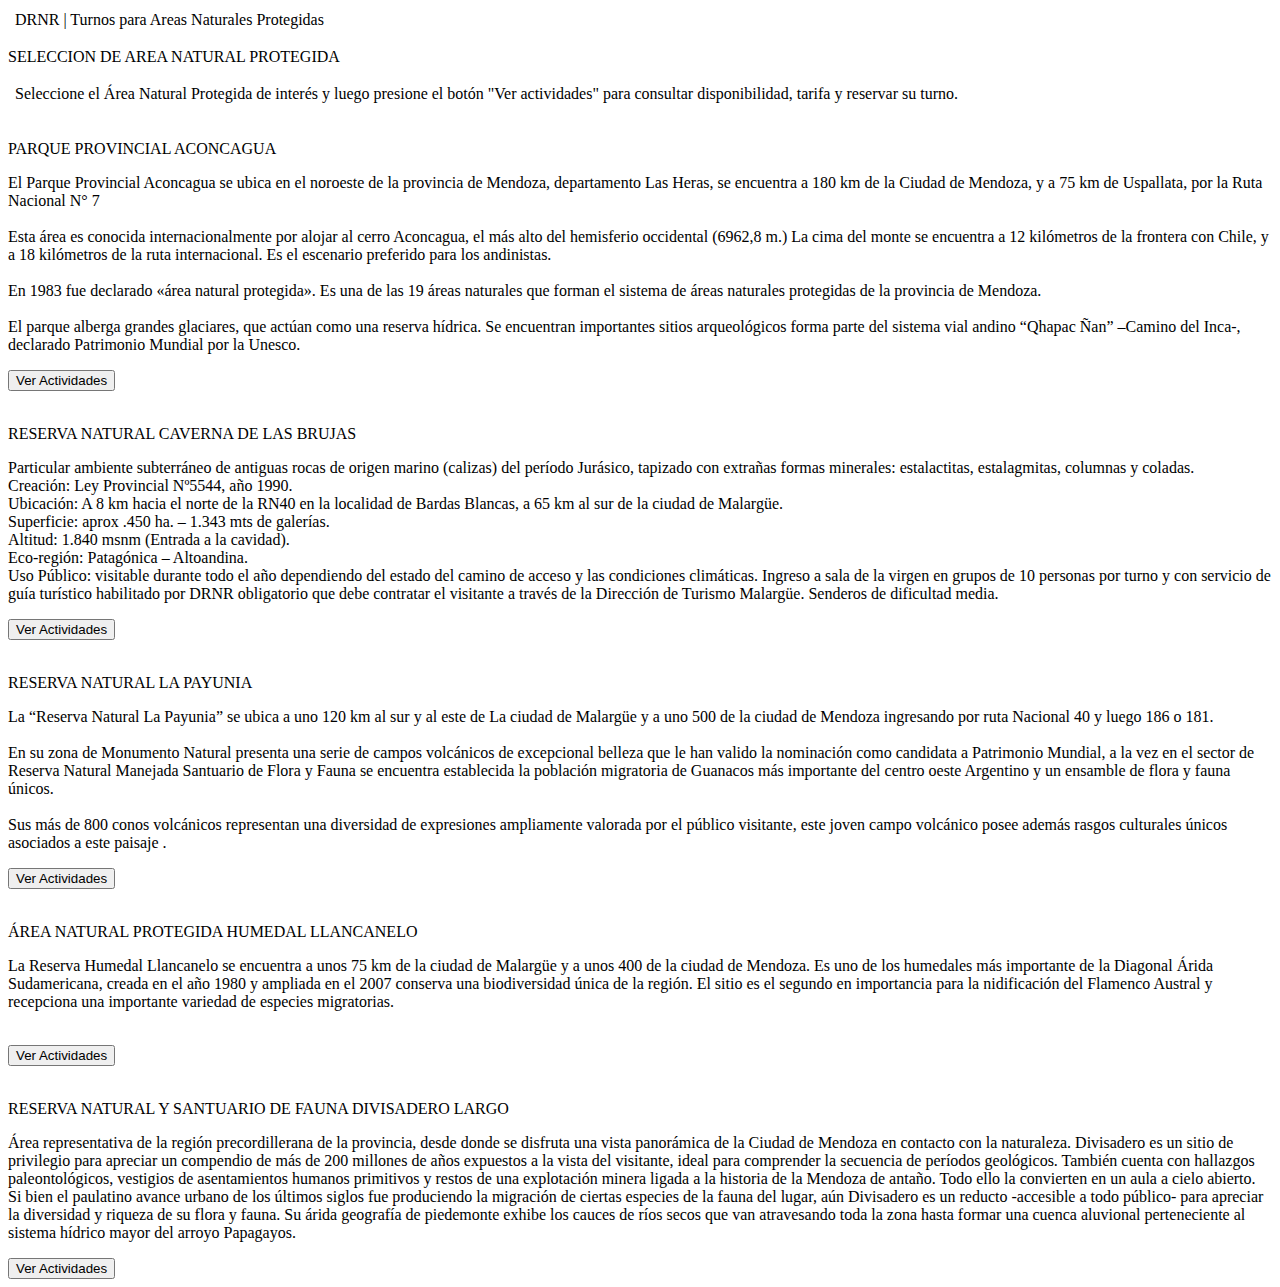
==== docs/index.html @ 99dd158c "Create index.html" ====
<!doctype html>
<html lang="en">

  <head>
    <meta charset="utf-8">
    <meta name="description" content="Solicitud Turno - Selección ANP">
    <meta name="viewport" content="width=device-width, initial-scale=1">
    <title>Solicitud Turno - Selección ANP</title>
    <link rel="stylesheet" href="style.css" >
    <link href="https://cdn.jsdelivr.net/npm/bootstrap@5.2.0-beta1/dist/css/bootstrap.min.css" rel="stylesheet" 
    
    integrity="sha384-0evHe/X+R7YkIZDRvuzKMRqM+OrBnVFBL6DOitfPri4tjfHxaWutUpFmBp4vmVor" crossorigin="anonymous">
    <script src="https://cdn.jsdelivr.net/npm/bootstrap@5.2.0-beta1/dist/js/bootstrap.bundle.min.js" integrity="sha384-pprn3073KE6tl6bjs2QrFaJGz5/SUsLqktiwsUTF55Jfv3qYSDhgCecCxMW52nD2" crossorigin="anonymous"></script>
    <script src="https://cdn.jsdelivr.net/npm/@popperjs/core@2.11.5/dist/umd/popper.min.js" integrity="sha384-Xe+8cL9oJa6tN/veChSP7q+mnSPaj5Bcu9mPX5F5xIGE0DVittaqT5lorf0EI7Vk" crossorigin="anonymous"></script>
    <script src="https://cdn.jsdelivr.net/npm/bootstrap@5.2.0-beta1/dist/js/bootstrap.min.js" integrity="sha384-kjU+l4N0Yf4ZOJErLsIcvOU2qSb74wXpOhqTvwVx3OElZRweTnQ6d31fXEoRD1Jy" crossorigin="anonymous"></script>
    <script src="script.js"></script>
  </head>

  <body>
    <div class="main-container">
      <div class="header-container">
        <div class="col-xs-12">
          <div class="header  container-fluid">
            <div class="row ">
              <div class="col-xs-12">
                <table class="gx-tab-spacing-fix-2">
                  <tbody>
                    <tr>
                      <td class="gx-tab-padding-fix-1 ">
                        <img src="Imagenes/LogoMza.png" id="IMAGE1_MPAGE" alt="" class="Image" data-gx-image="" data-gx-tpl-applied-image="">
                      </td>
                      <td class="gx-tab-padding-fix-1">
                        <div class="Table">
                          <div class="row">
                            <div class="col-xs-12" data-valign="middle">                          
                              <span class="title-header">DRNR | Turnos para Areas Naturales Protegidas</span>
                            </div>
                          </div>
                        </div>
                      </td>
                    </tr>
                  </tbody>
                </table>
              </div>
            </div>
          </div>
        </div>        
      </div>
      <div class="row">
        <div class="col-xs-12">
          <div class="d-flex align-items-center">
            <div class="flex-grow-1 main-section">
              <div class="row">
                <div class="col-xs-12">
                  <div class="info-section">
                    <div class="row">
                      <div class="col-xs-12">
                        <p class="subtitle">SELECCION DE AREA NATURAL PROTEGIDA</p>
                      </div>
                    </div>
                    <div class="row">
                      <div class="col-xs-12">
                        <table class="gx-tab-spacing-fix-2">
                          <tbody>
                            <tr>
                              <td class="gx-tab-padding-fix-1 align-top">
                                <img src="Imagenes/LightbulbImage.png" id="IMAGE1" alt="" class="Image">
                              </td>
                              <td class="gx-tab-padding-fix-1 ">                          
                                <span class="info-text">
                                  Seleccione el Área Natural Protegida de interés y luego presione el botón "Ver actividades" para consultar disponibilidad, tarifa y reservar su turno.
                                </span>
                              </td>
                            </tr>
                          </tbody>
                        </table>
                      </div>
                    </div>
                  </div>
                </div>
              </div>
              <div class="row"">
                <div class="col-xs-12">
                  <div class="row" id="row-0001">
                    <div class="col-xs-12">
                      <div class="table-input">
                        <div class="row">
                          <div class="col-xs-12 col-md-5 col-lg-3 text-center">                            
                            <img src="Imagenes/ParqueAconcagua.jfif" id="vIMAGENANP_0001" alt="" class="img-fluid rounded ">                            
                          </div>
                          <div class="col-xs-12 col-md-7 col-lg-9">
                            <div class="row">
                              <div class="col-xs-12">
                                <p class="subtitle">PARQUE PROVINCIAL ACONCAGUA</p>
                              </div>
                            </div>
                            <div class="row">
                              <div class="col-xs-12">
                                <p class="table-info">
                                  <span>
                                    El Parque Provincial Aconcagua se ubica en el noroeste de la provincia de Mendoza, departamento Las Heras, se encuentra a 180 km de la Ciudad de Mendoza, y a 75 km de Uspallata, por la Ruta Nacional N° 7
                                    <br>
                                    <br>
                                    Esta área es conocida internacionalmente por alojar al cerro Aconcagua, el más alto del hemisferio occidental (6962,8 m.) La cima del monte se encuentra a 12 kilómetros de la frontera con Chile, y a 18 kilómetros de la ruta internacional. Es el escenario preferido para los andinistas. 
                                    <br>
                                    <br>
                                    En 1983 fue declarado «área natural protegida». Es una de las 19 áreas naturales que forman el sistema de áreas naturales protegidas de la provincia de Mendoza.
                                    <br>
                                    <br>
                                    El parque alberga grandes glaciares, que actúan como una reserva hídrica. Se encuentran importantes sitios arqueológicos forma parte del sistema vial andino “Qhapac Ñan” –Camino del Inca-, declarado Patrimonio Mundial por la Unesco.
                                  </span>
                                </p>
                              </div>
                            </div>
                            <div class="row">
                              <div class="col-xs-12 d-flex justify-content-end">
                                <input type="button" name="BTN_VERACTIVIDADES_0001" id="BTN_VERACTIVIDADES_0001" value="Ver Actividades" title="Ver Actividades" class="btn_blue">
                              </div>
                            </div>
                          </div>
                        </div>
                      </div>
                    </div>
                  </div>
                  <div class="row" id="row-0002">
                    <div class="col-xs-12">
                      <div class="table-input">
                        <div class="row">
                          <div class="col-xs-12 col-md-5 col-lg-3 text-center">                            
                            <img src="Imagenes/Caverna-de-las-Brujas.jpg" id="vIMAGENANP_0001" alt="" class="img-fluid rounded ">                            
                          </div>
                          <div class="col-xs-12 col-md-7 col-lg-9">
                            <div class="row">
                              <div class="col-xs-12">
                                <p class="subtitle">RESERVA NATURAL CAVERNA DE LAS BRUJAS</p>
                              </div>
                            </div>
                            <div class="row">
                              <div class="col-xs-12">
                                <p class="table-info">
                                  <span>
                                    Particular ambiente subterráneo de antiguas rocas de origen marino (calizas) del período Jurásico, tapizado con extrañas formas minerales: estalactitas, estalagmitas, columnas y coladas.
                                    <br>
                                    Creación: Ley Provincial Nº5544, año 1990.
                                    <br>
                                    Ubicación: A 8 km hacia el norte de la RN40 en la localidad de Bardas Blancas, a 65 km al sur de la ciudad de Malargüe.
                                    <br>
                                    Superficie: aprox .450 ha. – 1.343 mts de galerías.
                                    <br>
                                    Altitud: 1.840 msnm (Entrada a la cavidad).
                                    <br>
                                    Eco-región: Patagónica – Altoandina.
                                    <br>
                                    Uso Público: visitable durante todo el año dependiendo del estado del camino de acceso y las condiciones climáticas. Ingreso a sala de la virgen en grupos de 10 personas por turno y con servicio de guía turístico habilitado por DRNR obligatorio que debe contratar el visitante a través de la Dirección de Turismo Malargüe. Senderos de dificultad media.
                                  </span>
                                </p>
                              </div>
                            </div>
                            <div class="row">
                              <div class="col-xs-12 d-flex justify-content-end">
                                <input type="button" name="BTN_VERACTIVIDADES_0001" id="BTN_VERACTIVIDADES_0001" value="Ver Actividades" title="Ver Actividades" class="btn_blue">
                              </div>
                            </div>
                          </div>
                        </div>
                      </div>
                    </div>
                  </div>
                  <div class="row" id="row-0003">
                    <div class="col-xs-12">
                      <div class="table-input">
                        <div class="row">
                          <div class="col-xs-12 col-md-5 col-lg-3 text-center">                            
                            <img src="Imagenes/Payunia.jpg" id="vIMAGENANP_0001" alt="" class="img-fluid rounded ">                            
                          </div>
                          <div class="col-xs-12 col-md-7 col-lg-9">
                            <div class="row">
                              <div class="col-xs-12">
                                <p class="subtitle">RESERVA NATURAL LA PAYUNIA</p>
                              </div>
                            </div>
                            <div class="row">
                              <div class="col-xs-12">
                                <p class="table-info">
                                  <span>
                                    La “Reserva Natural La Payunia” se ubica a uno 120 km al sur y al este de La ciudad de Malargüe y a uno 500 de la ciudad de Mendoza ingresando por ruta Nacional 40 y luego 186 o 181.
                                    <br>
                                    <br>
                                    En su zona de Monumento Natural presenta una serie de campos volcánicos de excepcional belleza que le han valido la nominación como candidata a Patrimonio Mundial, a la vez en el sector de Reserva Natural Manejada Santuario de Flora y Fauna se encuentra establecida la población migratoria de Guanacos más importante del centro oeste Argentino y un ensamble de flora y fauna únicos.
                                    <br>
                                    <br>
                                    Sus más de 800 conos volcánicos representan una diversidad de expresiones ampliamente valorada por el público visitante, este joven campo volcánico posee además rasgos culturales únicos asociados a este paisaje .
                                  </span>
                                </p>
                              </div>
                            </div>
                            <div class="row">
                              <div class="col-xs-12 d-flex justify-content-end">
                                <input type="button" name="BTN_VERACTIVIDADES_0001" id="BTN_VERACTIVIDADES_0001" value="Ver Actividades" title="Ver Actividades" class="btn_blue">
                              </div>
                            </div>
                          </div>
                        </div>
                      </div>
                    </div>
                  </div>
                  <div class="row" id="row-0004">
                    <div class="col-xs-12">
                      <div class="table-input">
                        <div class="row">
                          <div class="col-xs-12 col-md-5 col-lg-3 text-center">                            
                            <img src="Imagenes/Llancanelo.jfif" id="vIMAGENANP_0001" alt="" class="img-fluid rounded ">                            
                          </div>
                          <div class="col-xs-12 col-md-7 col-lg-9">
                            <div class="row">
                              <div class="col-xs-12">
                                <p class="subtitle">ÁREA NATURAL PROTEGIDA HUMEDAL LLANCANELO</p>
                              </div>
                            </div>
                            <div class="row">
                              <div class="col-xs-12">
                                <p class="table-info">
                                  <span>
                                    La Reserva Humedal Llancanelo se encuentra a unos 75 km de la ciudad de Malargüe y a unos 400 de la ciudad de Mendoza. Es uno de los humedales más importante de la Diagonal Árida Sudamericana, creada en el año 1980 y ampliada en el 2007 conserva una biodiversidad única de la región. El sitio es el segundo en importancia para la nidificación del Flamenco Austral y recepciona una importante variedad de especies migratorias.
                                    <br>
                                    <br>                                    
                                  </span>
                                </p>
                              </div>
                            </div>
                            <div class="row">
                              <div class="col-xs-12 d-flex justify-content-end">
                                <input type="button" name="BTN_VERACTIVIDADES_0001" id="BTN_VERACTIVIDADES_0001" value="Ver Actividades" title="Ver Actividades" class="btn_blue">
                              </div>
                            </div>
                          </div>
                        </div>
                      </div>
                    </div>
                  </div>
                  <div class="row" id="row-0005">
                    <div class="col-xs-12">
                      <div class="table-input">
                        <div class="row">
                          <div class="col-xs-12 col-md-5 col-lg-3 text-center">                            
                            <img src="Imagenes/DivisaderoLargo.png" id="vIMAGENANP_0001" alt="" class="img-fluid rounded">                            
                          </div>
                          <div class="col-xs-12 col-md-7 col-lg-9">
                            <div class="row">
                              <div class="col-xs-12">
                                <p class="subtitle">RESERVA NATURAL Y SANTUARIO DE FAUNA DIVISADERO LARGO</p>
                              </div>
                            </div>
                            <div class="row">
                              <div class="col-xs-12">
                                <p class="table-info">
                                  <span>
                                    Área representativa de la región precordillerana de la provincia, desde donde se disfruta una vista panorámica de la Ciudad de Mendoza en contacto con la naturaleza. Divisadero es un sitio de privilegio para apreciar un compendio de más de 200 millones de años expuestos a la vista del visitante, ideal para comprender la secuencia de períodos geológicos. También cuenta con hallazgos paleontológicos, vestigios de asentamientos humanos primitivos y restos de una explotación minera ligada a la historia de la Mendoza de antaño. Todo ello la convierten en un aula a cielo abierto.
                                    <br>
                                    Si bien el paulatino avance urbano de los últimos siglos fue produciendo la migración de ciertas especies de la fauna del lugar, aún Divisadero es un reducto -accesible a todo público- para apreciar la diversidad y riqueza de su flora y fauna. Su árida geografía de piedemonte exhibe los cauces de ríos secos que van atravesando toda la zona hasta formar una cuenca aluvional perteneciente al sistema hídrico mayor del arroyo  Papagayos.                                   
                                  </span>
                                </p>
                              </div>
                            </div>
                            <div class="row">
                              <div class="col-xs-12 d-flex justify-content-end">
                                <input type="button" name="BTN_VERACTIVIDADES_0001" id="BTN_VERACTIVIDADES_0001" value="Ver Actividades" title="Ver Actividades" class="btn_blue">
                              </div>
                            </div>
                          </div>
                        </div>
                      </div>
                    </div>
                  </div>
                </div>
              </div>
              <div class="row">
                <div class="footer col-xs-12">

                </div>
              </div>       
            </div>
          </div>
        </div> 
      </div>       
    </div>
  </body>
</html>
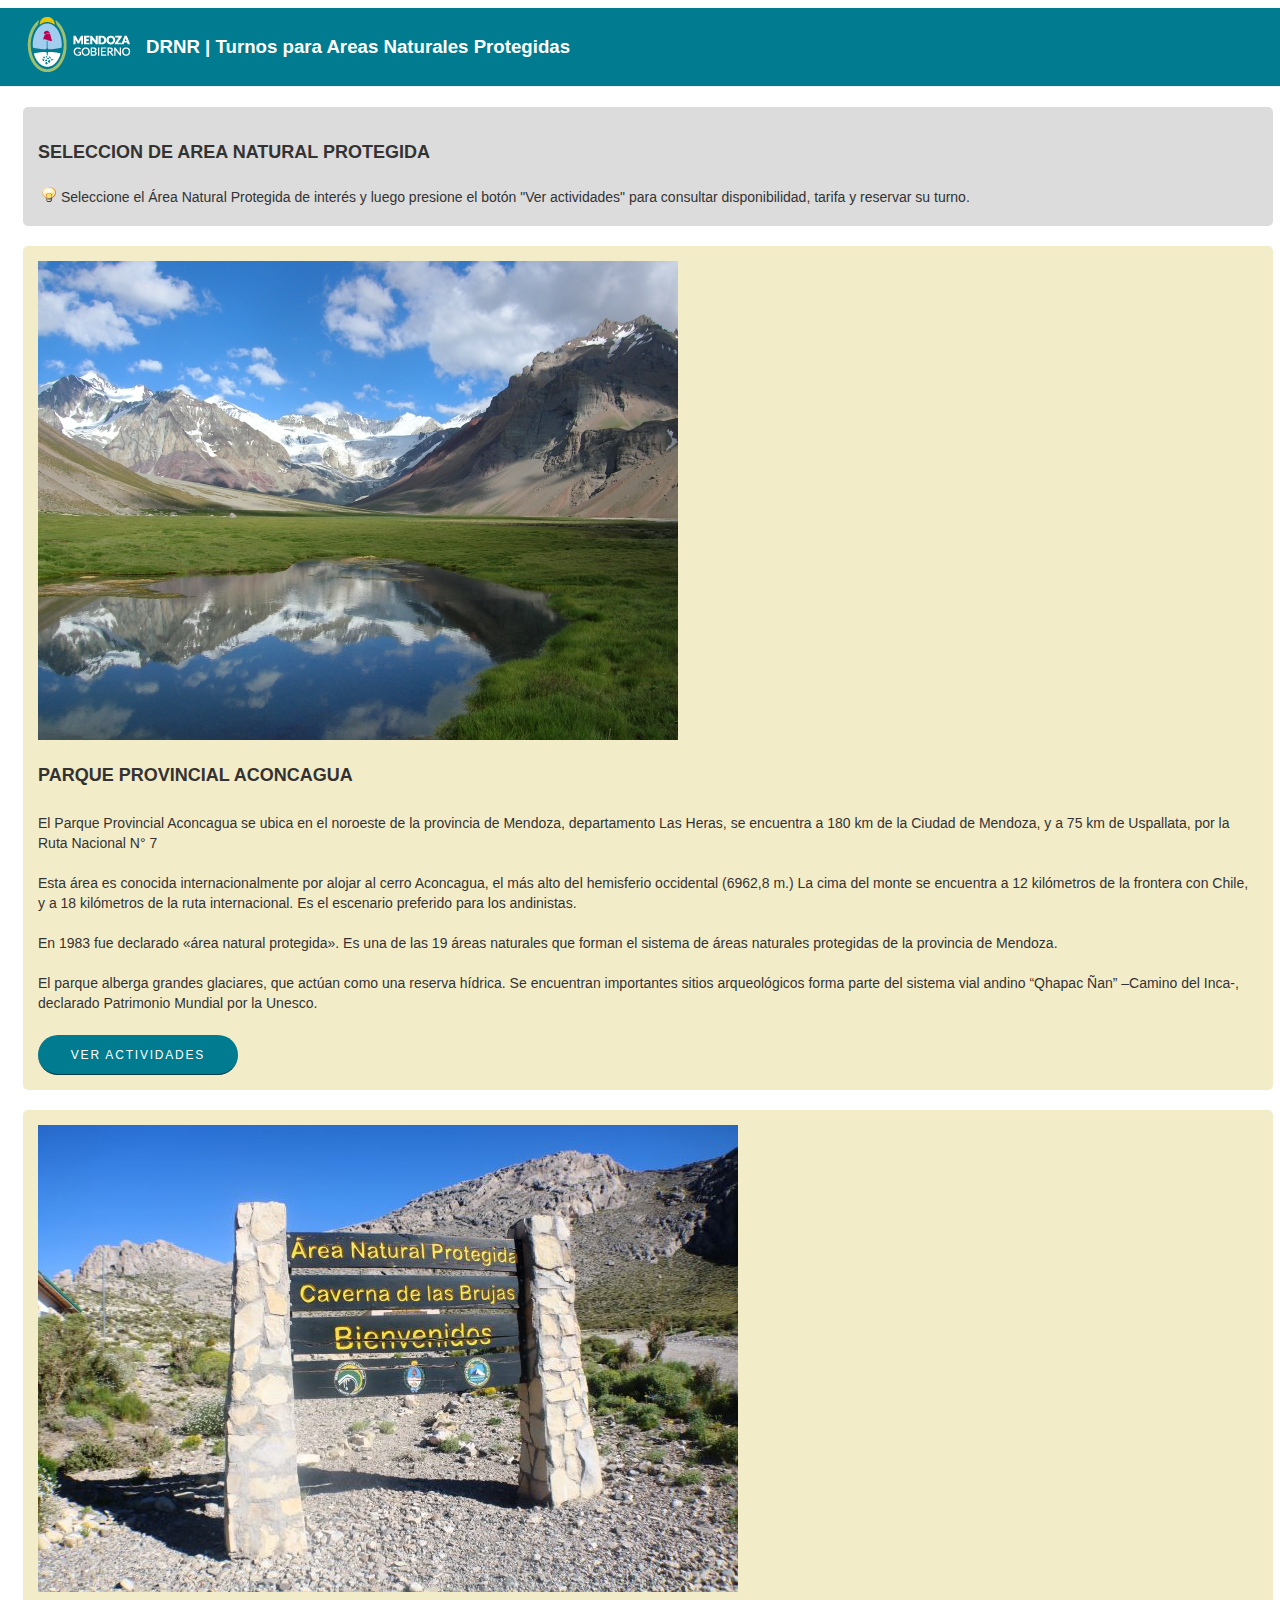
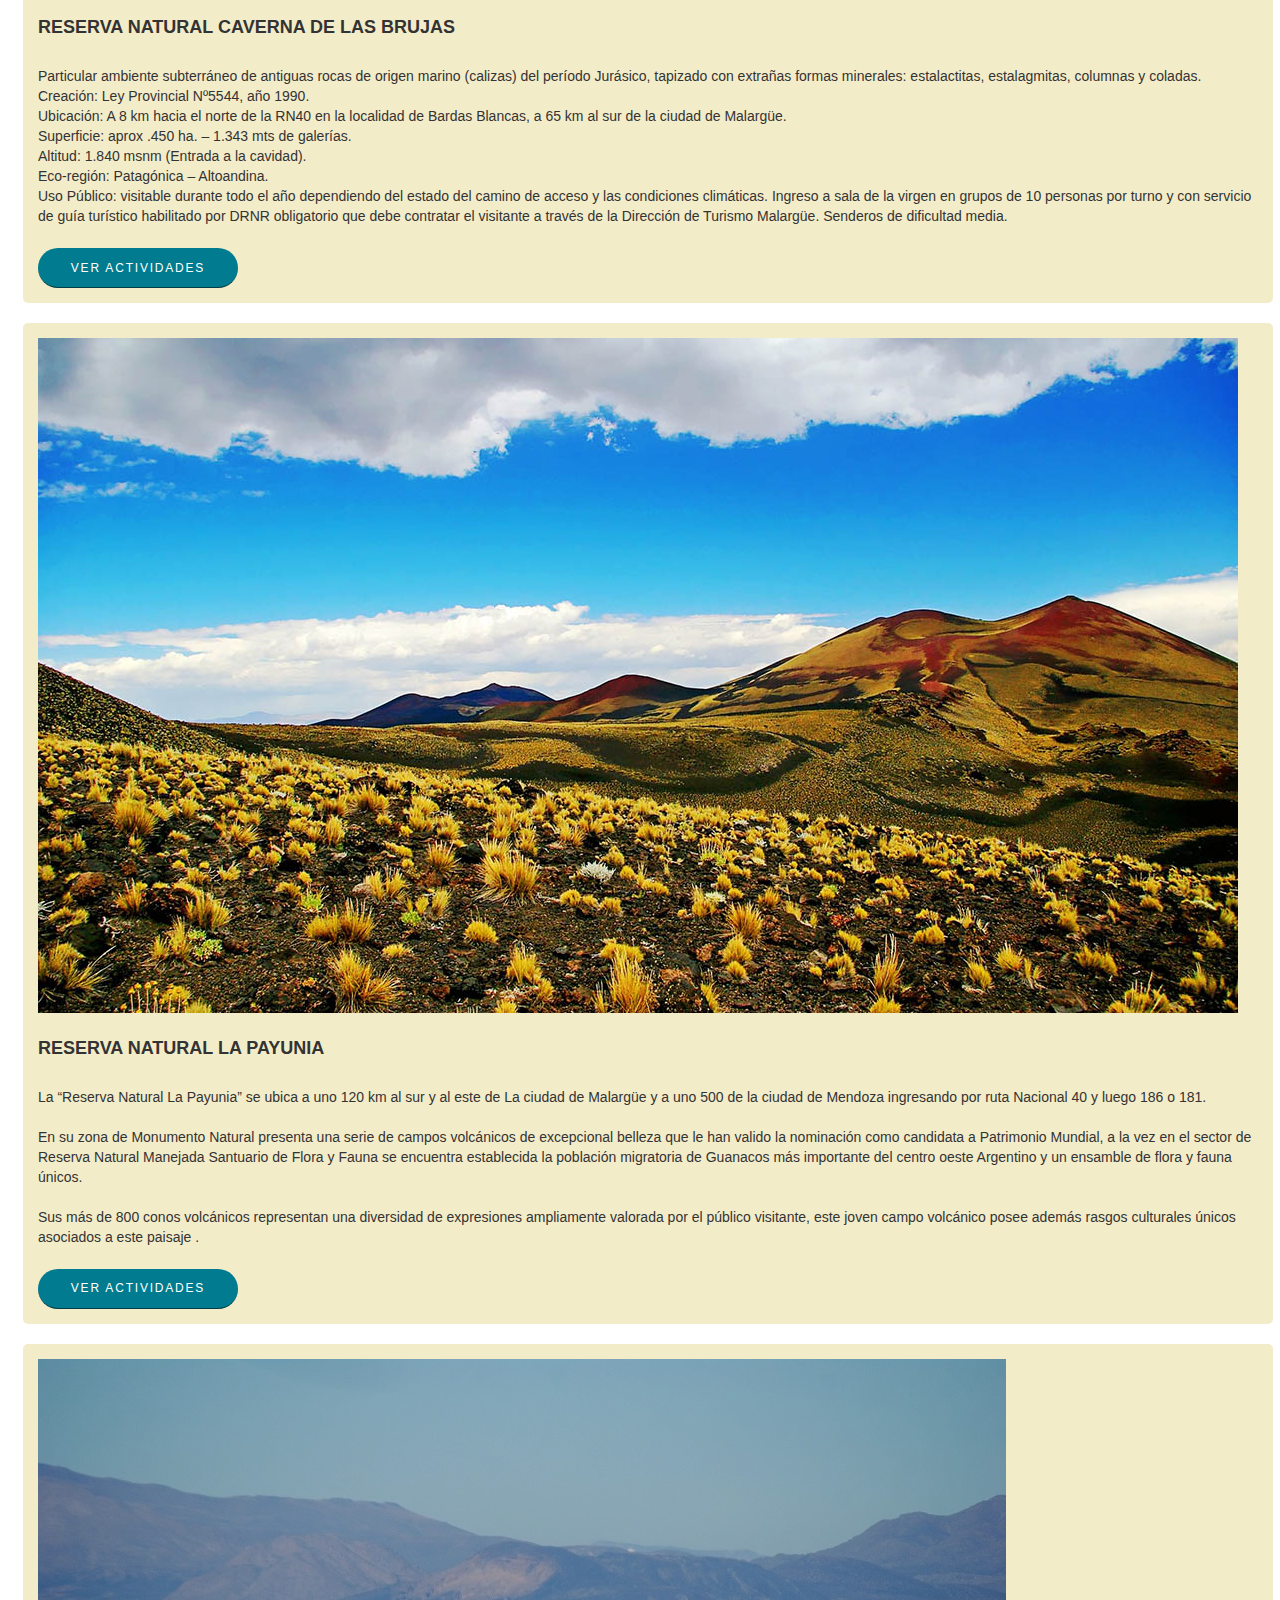
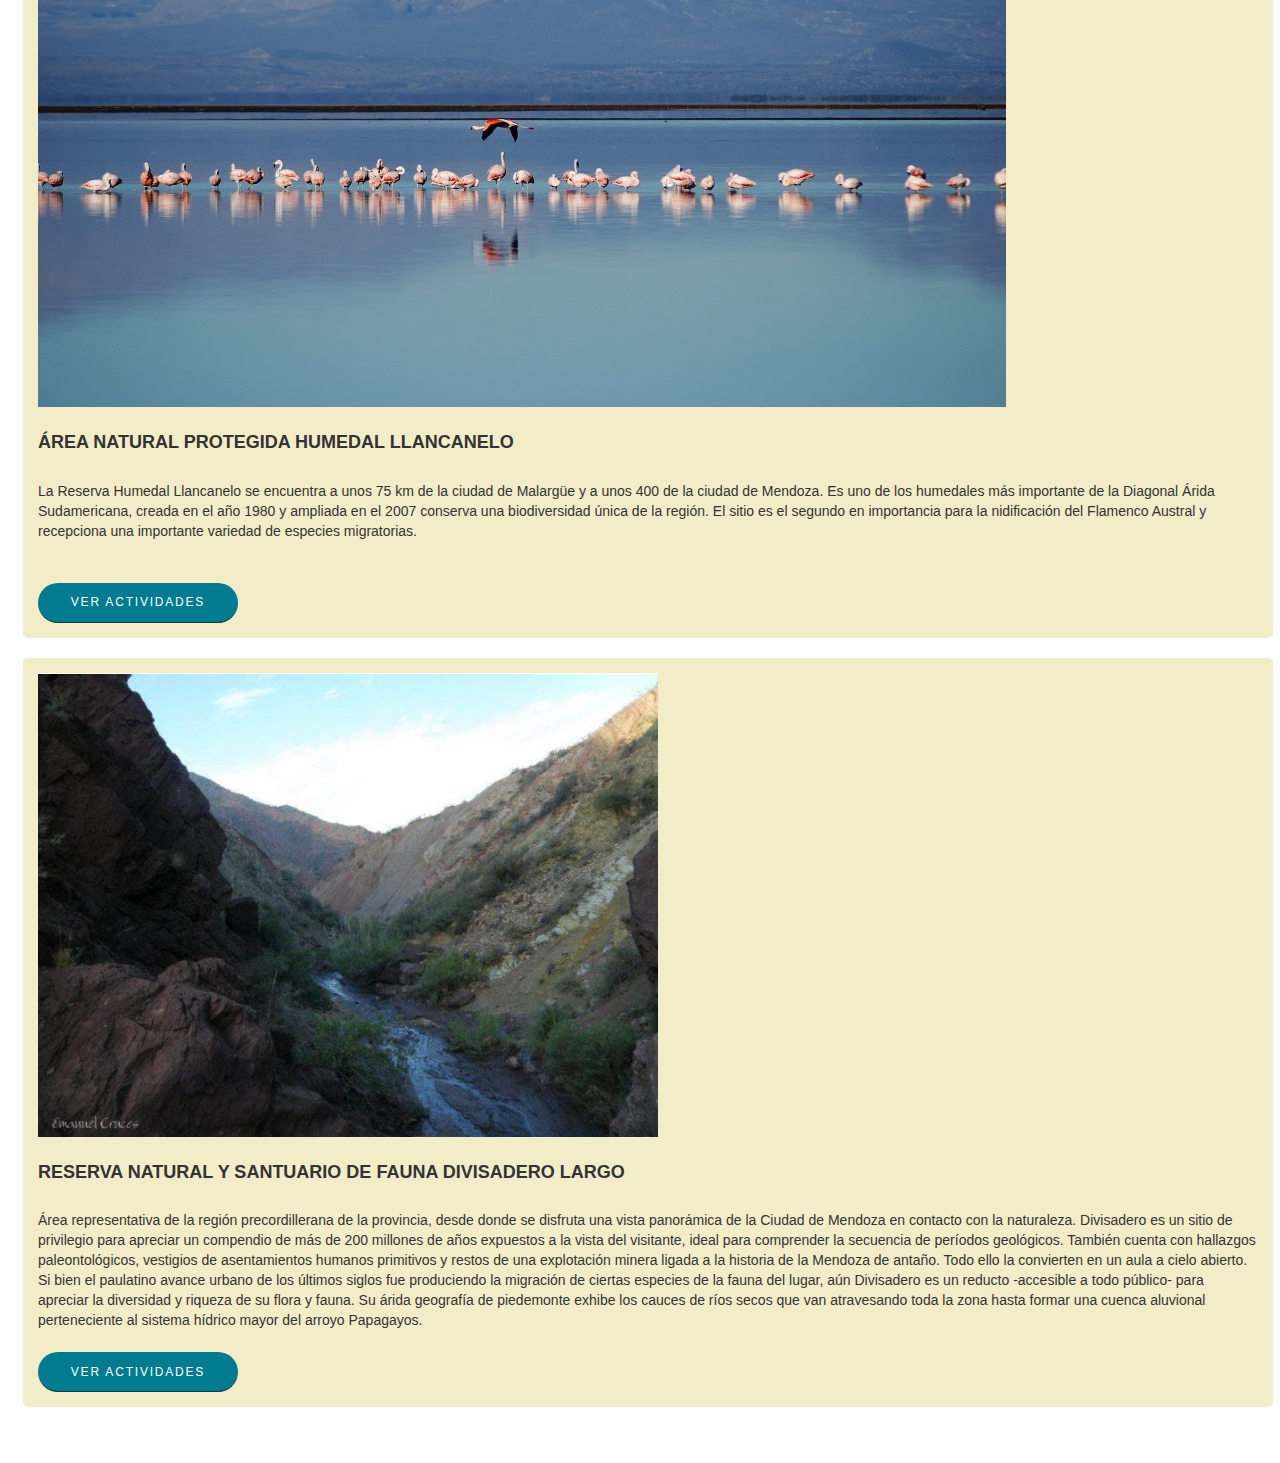
==== commit 684ed4cb: "Update index.html" ====
--- a/docs/index.html
+++ b/docs/index.html
@@ -114,7 +114,7 @@
                             </div>
                             <div class="row">
                               <div class="col-xs-12 d-flex justify-content-end">
-                                <input type="button" name="BTN_VERACTIVIDADES_0001" id="BTN_VERACTIVIDADES_0001" value="Ver Actividades" title="Ver Actividades" class="btn_blue">
+                                <input type="button" name="BTN_VERACTIVIDADES_0001" id="BTN_VERACTIVIDADES_0001" value="Ver Actividades" title="Ver Actividades" class="btn_blue" onclick='window.open("PARQUE PROVINCIAL ACONCAGUA/actividades_001.html","_self","","")'>
                               </div>
                             </div>
                           </div>
@@ -158,7 +158,7 @@
                             </div>
                             <div class="row">
                               <div class="col-xs-12 d-flex justify-content-end">
-                                <input type="button" name="BTN_VERACTIVIDADES_0001" id="BTN_VERACTIVIDADES_0001" value="Ver Actividades" title="Ver Actividades" class="btn_blue">
+                                <input type="button" name="BTN_VERACTIVIDADES_0001" id="BTN_VERACTIVIDADES_0001" value="Ver Actividades" title="Ver Actividades" class="btn_blue" onclick='window.open("RESERVA NATURAL CAVERNA DE LAS BRUJAS/actividades_002.html","_self","","")'>
                               </div>
                             </div>
                           </div>
@@ -196,7 +196,7 @@
                             </div>
                             <div class="row">
                               <div class="col-xs-12 d-flex justify-content-end">
-                                <input type="button" name="BTN_VERACTIVIDADES_0001" id="BTN_VERACTIVIDADES_0001" value="Ver Actividades" title="Ver Actividades" class="btn_blue">
+                                <input type="button" name="BTN_VERACTIVIDADES_0001" id="BTN_VERACTIVIDADES_0001" value="Ver Actividades" title="Ver Actividades" class="btn_blue" onclick='window.open("RESERVA NATURAL LA PAYUNIA/actividades_003.html","_self","","")'>
                               </div>
                             </div>
                           </div>
@@ -230,7 +230,7 @@
                             </div>
                             <div class="row">
                               <div class="col-xs-12 d-flex justify-content-end">
-                                <input type="button" name="BTN_VERACTIVIDADES_0001" id="BTN_VERACTIVIDADES_0001" value="Ver Actividades" title="Ver Actividades" class="btn_blue">
+                                <input type="button" name="BTN_VERACTIVIDADES_0001" id="BTN_VERACTIVIDADES_0001" value="Ver Actividades" title="Ver Actividades" class="btn_blue" onclick='window.open("ÁREA NATURAL PROTEGIDA HUMEDAL LLANCANELO/actividades_004.html","_self","","")'>
                               </div>
                             </div>
                           </div>
@@ -264,7 +264,7 @@
                             </div>
                             <div class="row">
                               <div class="col-xs-12 d-flex justify-content-end">
-                                <input type="button" name="BTN_VERACTIVIDADES_0001" id="BTN_VERACTIVIDADES_0001" value="Ver Actividades" title="Ver Actividades" class="btn_blue">
+                                <input type="button" name="BTN_VERACTIVIDADES_0001" id="BTN_VERACTIVIDADES_0001" value="Ver Actividades" title="Ver Actividades" class="btn_blue" onclick='window.open("RESERVA NATURAL Y SANTUARIO DE FAUNA DIVISADERO LARGO/actividades_005.html","_self","","")'>
                               </div>
                             </div>
                           </div>
--- a/docs/style.css
+++ b/docs/style.css
@@ -0,0 +1,216 @@
+body{
+    font-family: Lato,Arial,sans-serif;
+    font-size: 14px;
+    line-height: 1.42857143;
+    color: #333;
+    background-color: #fff;
+    width: 100%;
+}
+
+select{
+    -webkit-appearance: listbox !important
+}
+
+.main-container{
+    padding-left: 15px;
+    padding-right: 15px;
+}
+
+.header-container{
+    margin-right: -15px;
+    margin-left: -15px;
+    padding: 0;
+}
+
+/* -- HEADER -- */
+.header{
+    margin-left: -15px;
+    margin-right: -15px;
+    padding-bottom: 5px;
+    padding-left: 20px;
+    padding-right: 20px;
+    padding-top: 5px;
+    background-color: #007b8f;
+    border-bottom: 0.1em solid #eee;
+}
+
+.title-header {
+    font-size: 14pt;
+    font-weight: 700;
+    color: #fff;
+    font-family: Lato,Arial,sans-serif;
+}
+
+/* -- MAIN SECTION -- */
+.main-section{
+    margin-bottom: 0;
+    background-color: inherit;
+    border-style: none;
+    text-align: left;
+}
+
+.info-section{
+    margin-top: 20px;
+    padding: 15px;
+    background-color: gainsboro;
+    border-top-left-radius: 5px;
+    border-top-right-radius: 5px;
+    border-bottom-right-radius: 5px;
+    border-bottom-left-radius: 5px;    
+}
+
+.subtitle{
+    border-style: none;
+    font-size: 18px;
+    font-weight: 700;
+    font-family: Lato,Arial;
+    width: auto;
+    max-width: 100%;
+    text-align: left;
+    overflow-wrap: break-word;
+}
+
+.info-text{
+    min-height: 34px;
+    padding-top: 7px;
+    padding-bottom: 7px;
+    margin-bottom: 0;
+    word-wrap: break-word;
+}
+
+/* -- GRID -- */
+
+
+.table-input{
+    margin-top: 20px;
+    padding: 15px;
+    background-color: rgba(222,201,100,.35);
+    border-radius: 5px;
+}
+
+.row-selected{
+    background-color: #dec964;
+}
+
+.img{
+    vertical-align: middle;
+    max-width: -webkit-fill-available;
+    max-width: -moz-available;
+}
+
+.table-info{
+    min-height: 34px;
+    padding-top: 7px;
+    padding-bottom: 7px;
+    margin: 0 0 10px;
+    word-wrap: break-word;
+    font-family: Lato,Arial;
+    font-size: 14px;
+    font-weight: 400;
+    width: auto;
+    max-width: 100%;
+    text-align: left;
+}
+
+.btn_blue{
+    cursor: pointer;
+    margin-top: 5px;
+    height: 40px;
+    width: 200px;
+    min-width: 200px;
+    background-color: #007b8f;
+    border-style: none;
+    border-radius: 2em;
+    font-family: Arial;
+    font-size: 12px;
+    font-weight: 400;
+    color: #fff;    
+    letter-spacing: 1.8px;
+    text-transform: uppercase;
+    text-align: center !important;
+    border-bottom: 1px solid rgba(0,0,0,.5);
+}
+
+.btn_blue:hover{
+    background-color: #00505d;
+    border-color: #adadad;
+    outline: auto 5px -webkit-focus-ring-color;
+    color: #fff;
+}
+
+.btn-cancel{
+    background-color: #eaeaea;
+    margin-top: 5px;
+    height: 40px;
+    width: 200px;    
+    min-width: 200px;
+    cursor: pointer;
+    margin-top: 5px;
+    border-style: none;
+    border-radius: 2em;
+    font-family: Arial;
+    font-size: 12px;
+    font-weight: 400;
+    color: #007b8f;
+    letter-spacing: 1.8px;
+    text-transform: uppercase;
+    text-align: center !important;
+    border-color: #ccc;
+    border-bottom: 1px solid rgba(0,0,0,.5);
+}
+
+/* -- FOOTER -- */
+
+.footer{
+    min-height: 34px;
+    padding-top: 7px;
+    padding-bottom: 7px;
+    margin-bottom: 0;
+}
+
+        /* ----------------------------------------------------------------------------- */
+.aside{
+    margin-top: 20px;
+    padding: 15px;
+    background-color: rgba(222,201,100,.35);
+    border-radius: 5px;
+}
+
+.aside-container{
+    padding-bottom: 5px;
+    padding-top: 5px;
+    background-color: gainsboro;
+}
+
+.form-group {
+    margin-bottom: 15px;
+    margin-right: -15px;
+    margin-left: -15px;
+    display: table;
+}
+
+.control-label{
+    font-family: Lato,Arial;
+    font-size: 14px;
+    font-weight: bold;
+    color: #007b8f;
+    text-align: left;
+    padding-left: 15px;
+}
+
+input[type="number"]{
+    -webkit-appearance: textfield;
+    margin: 0;
+    -moz-appearance:textfield;
+}
+
+.form-control{
+    text-align:left;
+}
+
+.form-blur:focus{    
+    border-color: #66afe9;
+    outline: 0;
+    box-shadow: 0px 0px 8px 1px #66afe9;    
+}
+
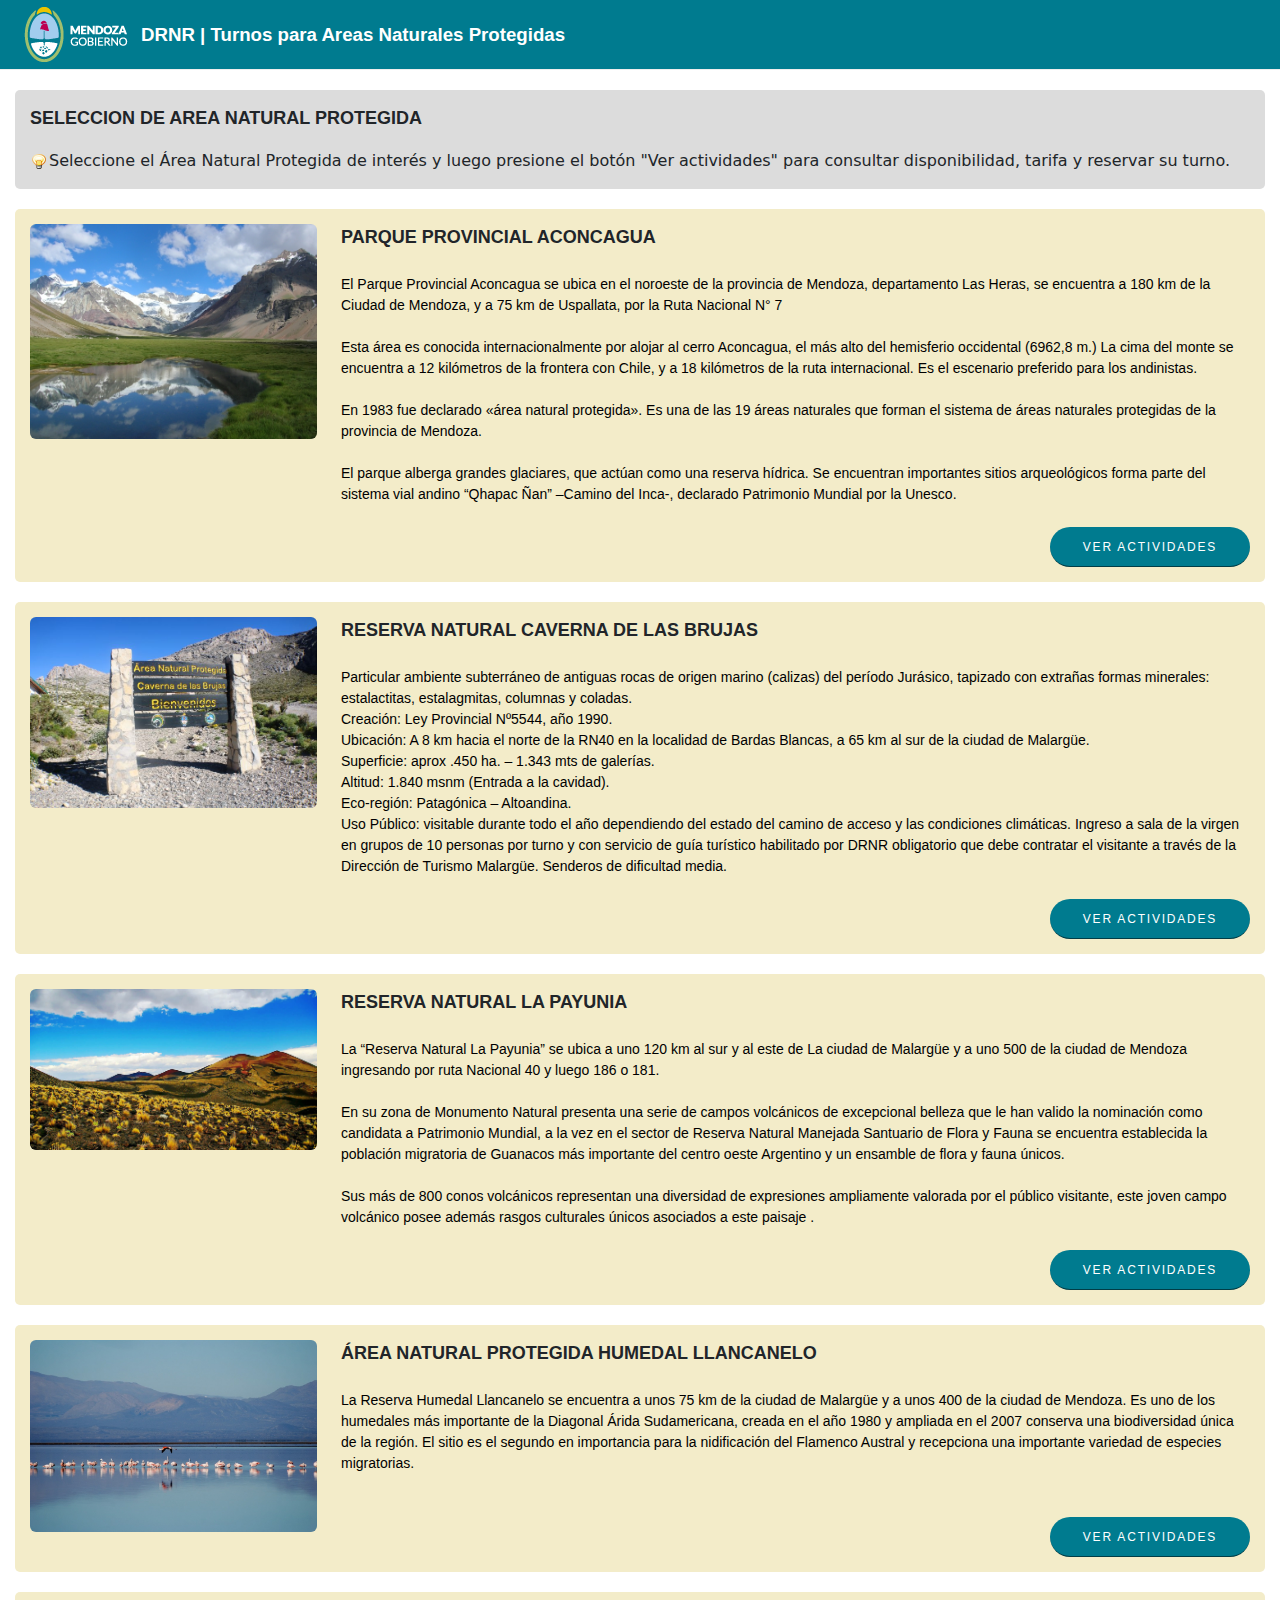
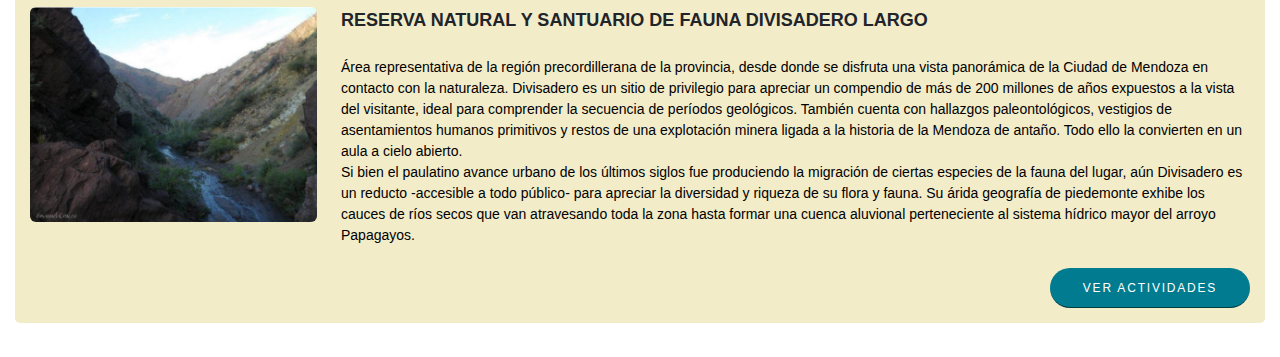
==== commit dff745c2: "Update index.html" ====
--- a/docs/index.html
+++ b/docs/index.html
@@ -6,14 +6,10 @@
     <meta name="description" content="Solicitud Turno - Selección ANP">
     <meta name="viewport" content="width=device-width, initial-scale=1">
     <title>Solicitud Turno - Selección ANP</title>
+    
     <link rel="stylesheet" href="style.css" >
     <link href="https://cdn.jsdelivr.net/npm/bootstrap@5.2.0-beta1/dist/css/bootstrap.min.css" rel="stylesheet" 
-    
-    integrity="sha384-0evHe/X+R7YkIZDRvuzKMRqM+OrBnVFBL6DOitfPri4tjfHxaWutUpFmBp4vmVor" crossorigin="anonymous">
-    <script src="https://cdn.jsdelivr.net/npm/bootstrap@5.2.0-beta1/dist/js/bootstrap.bundle.min.js" integrity="sha384-pprn3073KE6tl6bjs2QrFaJGz5/SUsLqktiwsUTF55Jfv3qYSDhgCecCxMW52nD2" crossorigin="anonymous"></script>
-    <script src="https://cdn.jsdelivr.net/npm/@popperjs/core@2.11.5/dist/umd/popper.min.js" integrity="sha384-Xe+8cL9oJa6tN/veChSP7q+mnSPaj5Bcu9mPX5F5xIGE0DVittaqT5lorf0EI7Vk" crossorigin="anonymous"></script>
-    <script src="https://cdn.jsdelivr.net/npm/bootstrap@5.2.0-beta1/dist/js/bootstrap.min.js" integrity="sha384-kjU+l4N0Yf4ZOJErLsIcvOU2qSb74wXpOhqTvwVx3OElZRweTnQ6d31fXEoRD1Jy" crossorigin="anonymous"></script>
-    <script src="script.js"></script>
+
   </head>
 
   <body>
@@ -284,5 +280,11 @@
         </div> 
       </div>       
     </div>
+
+    <!-- ARCHIVOS SCRIPT-->
+    <script src="https://cdn.jsdelivr.net/npm/bootstrap@5.2.0-beta1/dist/js/bootstrap.bundle.min.js" integrity="sha384-pprn3073KE6tl6bjs2QrFaJGz5/SUsLqktiwsUTF55Jfv3qYSDhgCecCxMW52nD2" crossorigin="anonymous"></script>
+    <script src="https://cdn.jsdelivr.net/npm/@popperjs/core@2.11.5/dist/umd/popper.min.js" integrity="sha384-Xe+8cL9oJa6tN/veChSP7q+mnSPaj5Bcu9mPX5F5xIGE0DVittaqT5lorf0EI7Vk" crossorigin="anonymous"></script>
+    <script src="https://cdn.jsdelivr.net/npm/bootstrap@5.2.0-beta1/dist/js/bootstrap.min.js" integrity="sha384-kjU+l4N0Yf4ZOJErLsIcvOU2qSb74wXpOhqTvwVx3OElZRweTnQ6d31fXEoRD1Jy" crossorigin="anonymous"></script>
+    <script src="../script.js"></script>
   </body>
 </html>
